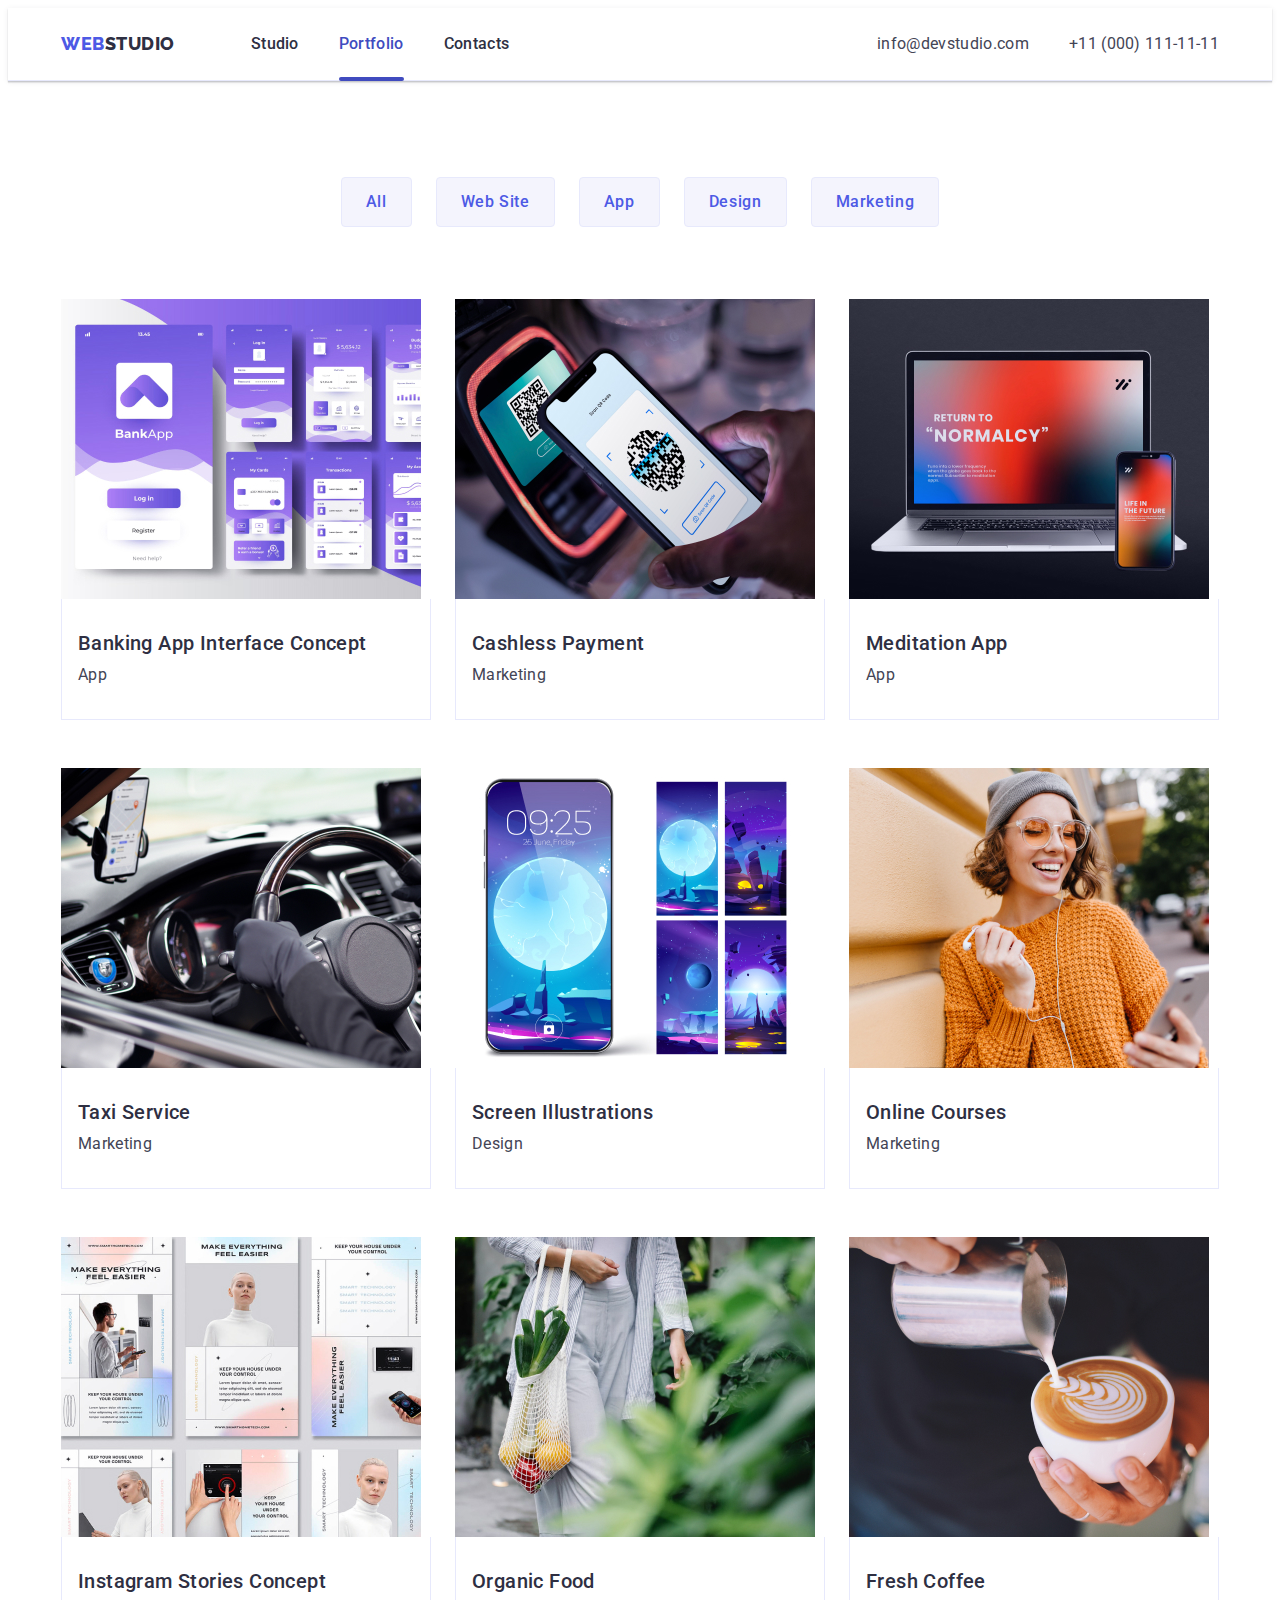
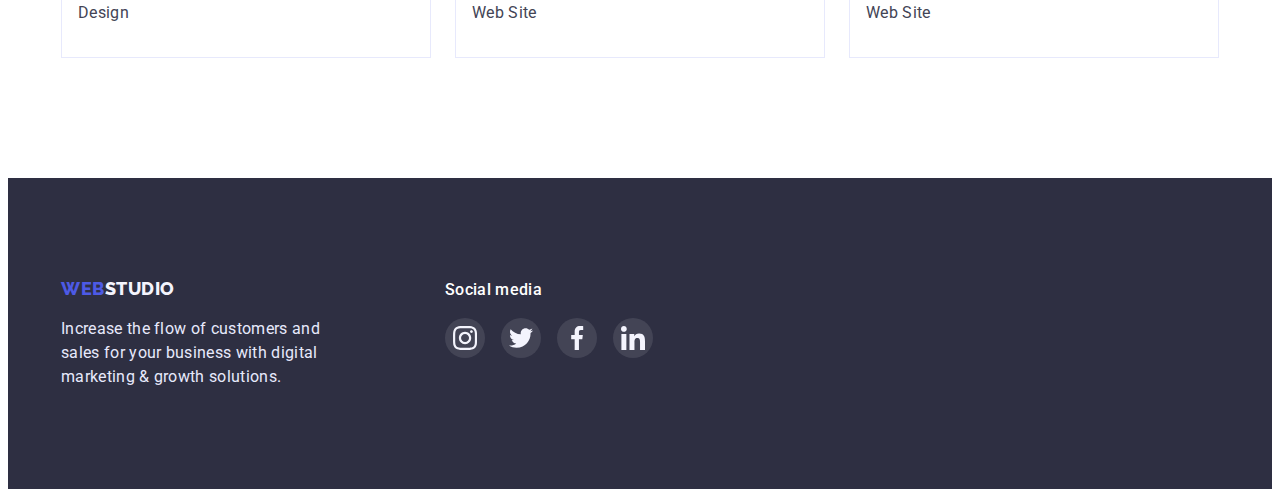
==== portfolio.html @ 99e4bd6c "Main" ====
<!DOCTYPE html>
<html lang="en">
  <head>
    <meta charset="UTF-8" />
    <meta http-equiv="X-UA-Compatible" content="IE=edge" />
    <meta name="viewport" content="width=device-width, initial-scale=1.0" />
    <link rel="preconnect" href="https://fonts.googleapis.com" />
    <link rel="preconnect" href="https://fonts.gstatic.com" />
    <link
      href="https://fonts.googleapis.com/css2?family=Climate+Crisis&family=Raleway:wght@800&family=Roboto:wght@400;500&display=swap"
      rel="stylesheet"
    />
    <link
      rel="stylesheet"
      href="https://cdnjs.cloudflare.com/ajax/libs/modern-normalize/1.1.0/modern-normalize.min.css"
      integrity="sha512-wpPYUAdjBVSE4KJnH1VR1HeZfpl1ub8YT/NKx4PuQ5NmX2tKuGu6U/JRp5y+Y8XG2tV+wKQpNHVUX03MfMFn9Q=="
      crossorigin="anonymous"
      referrerpolicy="no-referrer"
    />
    <link rel="stylesheet" href="./css/styles.css" />
    <title>Portfolio</title>
  </head>
  <body>
    <header class="header">
      <div class="container nav-container">
        <nav class="navigation">
          <a href="./index.html" class="nav-logo link"
            >Web<span>Studio</span></a
          >
          <ul class="nav-list list">
            <li><a href="./index.html" class="nav-link link">Studio</a></li>
            <li>
              <a href="./portfolio.html" class="nav-link link current"
                >Portfolio</a
              >
            </li>
            <li><a href="" class="nav-link link">Contacts</a></li>
          </ul>
        </nav>
        <address class="contacts">
          <ul class="list">
            <li>
              <a href="mailto:info@devstudio.com" class="contacts-link link"
                >info@devstudio.com</a
              >
            </li>
            <li>
              <a href="tel:+110001111111" class="contacts-link link"
                >+11 (000) 111-11-11</a
              >
            </li>
          </ul>
        </address>
      </div>
    </header>

    <main>
      <section class="portfolio">
        <div class="container">
          <h1 class="information-header">Portfolio</h1>
          <ul class="button-list list">
            <li><button type="button" class="portfolio-button">All</button></li>
            <li>
              <button type="button" class="portfolio-button">Web Site</button>
            </li>
            <li><button type="button" class="portfolio-button">App</button></li>
            <li>
              <button type="button" class="portfolio-button">Design</button>
            </li>
            <li>
              <button type="button" class="portfolio-button">Marketing</button>
            </li>
          </ul>

          <ul class="photo-list list">
            <li>
              <!-- Я ПРОСТО ШУЧУ, я заменю все альты. Потом. Честно.-->
              <a href="" class="link photo-card">
                <div class="photo">
                  <img
                    src="./images/portfolio/1.jpg"
                    alt="Bank-app"
                    width="360"
                    height="300"
                  />
                  <div class="overlay">
                    <p>
                      14 Stylish and User-Friendly App Design Concepts · Task
                      Manager App · Calorie Tracker App · Exotic Fruit Ecommerce
                      App · Cloud Storage App
                    </p>
                  </div>
                </div>
                <div class="photo-signature">
                  <h2 class="portfolio-name">Banking App Interface Concept</h2>
                  <p class="portfolio-role">App</p>
                </div>
              </a>
            </li>

            <li>
              <a href="" class="link photo-card">
                <div class="photo">
                  <img
                    src="./images/portfolio/2.jpg"
                    alt="Mobile-pay"
                    width="360"
                    height="300"
                  />
                  <div class="overlay">
                    <p>
                      14 Stylish and User-Friendly App Design Concepts · Task
                      Manager App · Calorie Tracker App · Exotic Fruit Ecommerce
                      App · Cloud Storage App
                    </p>
                  </div>
                </div>
                <div class="photo-signature">
                  <h2 class="portfolio-name">Cashless Payment</h2>
                  <p class="portfolio-role">Marketing</p>
                </div>
              </a>
            </li>

            <li>
              <a href="" class="link photo-card">
                <div class="photo">
                  <img
                    src="./images/portfolio/3.jpg"
                    alt="Mobile and notepad"
                    width="360"
                    height="300"
                  />
                  <div class="overlay">
                    <p>
                      14 Stylish and User-Friendly App Design Concepts · Task
                      Manager App · Calorie Tracker App · Exotic Fruit Ecommerce
                      App · Cloud Storage App
                    </p>
                  </div>
                </div>
                <div class="photo-signature">
                  <h2 class="portfolio-name">Meditation App</h2>
                  <p class="portfolio-role">App</p>
                </div>
              </a>
            </li>

            <li>
              <a href="" class="link photo-card">
                <div class="photo">
                  <img
                    src="./images/portfolio/4.jpg"
                    alt="Taxi-driver"
                    width="360"
                    height="300"
                  />
                  <div class="overlay">
                    <p>
                      14 Stylish and User-Friendly App Design Concepts · Task
                      Manager App · Calorie Tracker App · Exotic Fruit Ecommerce
                      App · Cloud Storage App
                    </p>
                  </div>
                </div>
                <div class="photo-signature">
                  <h2 class="portfolio-name">Taxi Service</h2>
                  <p class="portfolio-role">Marketing</p>
                </div>
              </a>
            </li>

            <li>
              <a href="" class="link photo-card">
                <div class="photo">
                  <img
                    src="./images/portfolio/5.jpg"
                    alt="Movile screen-art"
                    width="360"
                    height="300"
                  />
                  <div class="overlay">
                    <p>
                      14 Stylish and User-Friendly App Design Concepts · Task
                      Manager App · Calorie Tracker App · Exotic Fruit Ecommerce
                      App · Cloud Storage App
                    </p>
                  </div>
                </div>
                <div class="photo-signature">
                  <h2 class="portfolio-name">Screen Illustrations</h2>
                  <p class="portfolio-role">Design</p>
                </div>
              </a>
            </li>

            <li>
              <a href="" class="link photo-card">
                <div class="photo">
                  <img
                    src="./images/portfolio/6.jpg"
                    alt="Woman with phone"
                    width="360"
                    height="300"
                  />
                  <div class="overlay">
                    <p>
                      14 Stylish and User-Friendly App Design Concepts · Task
                      Manager App · Calorie Tracker App · Exotic Fruit Ecommerce
                      App · Cloud Storage App
                    </p>
                  </div>
                </div>
                <div class="photo-signature">
                  <h2 class="portfolio-name">Online Courses</h2>
                  <p class="portfolio-role">Marketing</p>
                </div>
              </a>
            </li>

            <li>
              <a href="" class="link photo-card">
                <div class="photo">
                  <img
                    src="./images/portfolio/7.jpg"
                    alt="Stories"
                    width="360"
                    height="300"
                  />
                  <div class="overlay">
                    <p>
                      14 Stylish and User-Friendly App Design Concepts · Task
                      Manager App · Calorie Tracker App · Exotic Fruit Ecommerce
                      App · Cloud Storage App
                    </p>
                  </div>
                </div>
                <div class="photo-signature">
                  <h2 class="portfolio-name">Instagram Stories Concept</h2>
                  <p class="portfolio-role">Design</p>
                </div>
              </a>
            </li>

            <li>
              <a href="" class="link photo-card">
                <div class="photo">
                  <img
                    src="./images/portfolio/8.jpg"
                    alt="Avos`ka, heh"
                    width="360"
                    height="300"
                  />
                  <div class="overlay">
                    <p>
                      14 Stylish and User-Friendly App Design Concepts · Task
                      Manager App · Calorie Tracker App · Exotic Fruit Ecommerce
                      App · Cloud Storage App
                    </p>
                  </div>
                </div>
                <div class="photo-signature">
                  <h2 class="portfolio-name">Organic Food</h2>
                  <p class="portfolio-role">Web Site</p>
                </div>
              </a>
            </li>

            <li>
              <a href="" class="link photo-card">
                <div class="photo">
                  <img
                    src="./images/portfolio/9.jpg"
                    alt="Coffee"
                    width="360"
                    height="300"
                  />
                  <div class="overlay">
                    <p>
                      14 Stylish and User-Friendly App Design Concepts · Task
                      Manager App · Calorie Tracker App · Exotic Fruit Ecommerce
                      App · Cloud Storage App
                    </p>
                  </div>
                </div>
                <div class="photo-signature">
                  <h2 class="portfolio-name">Fresh Coffee</h2>
                  <p class="portfolio-role">Web Site</p>
                </div>
              </a>
            </li>
          </ul>
        </div>
      </section>
    </main>

    <footer class="footer">
      <div class="container">
        <div class="">
          <a href="./index.html" class="footer-logo nav-logo link"
            >Web<span class="footer-span">Studio</span></a
          >
          <p class="footer-text">
            Increase the flow of customers and sales for your business with
            digital marketing & growth solutions.
          </p>
        </div>

        <div class="footer-contacts">
          <h2 class="footer-title">Social media</h2>
          <ul class="icons list">
            <li>
              <a href="./" class="footer-icon">
                <svg class="icon">
                  <use
                    href="./images/svg-sprite/symbol-defs.svg#icon-social-media-instagram"
                  ></use>
                </svg>
              </a>
            </li>

            <li>
              <a href="./" class="footer-icon">
                <svg class="icon">
                  <use
                    href="./images/svg-sprite/symbol-defs.svg#icon-social-media-twitter"
                  ></use>
                </svg>
              </a>
            </li>

            <li>
              <a href="./" class="footer-icon">
                <svg class="icon">
                  <use
                    href="./images/svg-sprite/symbol-defs.svg#icon-social-media-facebook"
                  ></use>
                </svg>
              </a>
            </li>

            <li>
              <a href="./" class="footer-icon">
                <svg class="icon">
                  <use
                    href="./images/svg-sprite/symbol-defs.svg#icon-social-media-linkedin"
                  ></use>
                </svg>
              </a>
            </li>
          </ul>
        </div>
      </div>
    </footer>
  </body>
</html>
---- css/styles.css ----
:root {
  --main-logo-color: #4d5ae5;
  --main-color: #404bbf;
  --black-color: #2e2f42;
  --light-color: #f4f4fd;
  --footer-text-color: #e7e9fc;
  --standart-color: #434455;
  --just-white-color: #ffffff;
  --light-slate: #8e8f99;
  --success-color: #31d0aa;
}

/*
Палитра цветов:
Тёмный цвет фона + текст: #2E2F42
Голубой: #4D5AE5
Цвет текста: #434455;
Светлый цвет фона + слово STUDIO в футере: #F4F4FD
Цвет текста на тёмном фоне: #E7E9FC
*/

body {
  background-color: var(--just-white-color);
  color: var(--standart-color);
  font-family: Roboto, sans-serif;
  font-size: 16px;
}

a {
  text-decoration: none;
}

img {
  display: block;
  max-width: 100%;
  height: auto;
}

/* Список изменений, которые уже реализованы другими способами, но проверка того требует */
.list {
  list-style: none;
  /* В необходимых случаях заменить на square*/
  margin: 0;
  padding: 0;
}

.link {
  text-decoration: none;
}

/*.........HEADER.........*/
.header {
  border-bottom: 1px solid #e7e9fc;
  box-shadow: 0px 2px 1px rgba(46, 47, 66, 0.08),
    0px 1px 1px rgba(46, 47, 66, 0.16), 0px 1px 6px rgba(46, 47, 66, 0.08);
}

.navigation {
  display: flex;
  justify-content: space-between;
}

.nav-logo {
  align-self: center;

  color: var(--main-logo-color);
  text-transform: uppercase;
  font-family: Raleway, sans-serif;
  letter-spacing: 0.03em;
  font-weight: 800;
  font-size: 18px;
  line-height: 1.17;
}
.nav-logo > span {
  color: var(--black-color);
}

.nav-link {
  padding: 24px 0;
  display: block;

  color: var(--black-color);
  font-weight: 500;
  font-size: 16px;
  line-height: 1.5;
  letter-spacing: 0.02em;
  transition-property: color;
  transition-duration: 250ms;
  transition-timing-function: cubic-bezier(0.4, 0, 0.2, 1);
}

.nav-link:hover,
.nav-link:focus {
  color: var(--main-color);
}

.nav-list .current {
  color: var(--main-color);
  position: relative;
}

.nav-list .current::after {
  content: '';
  position: absolute;
  /* bottom: 0%; */
  bottom: -1.5%;
  /* Бордер вытесняет. Это костыль: ИСПРАВИТЬ! */
  display: block;
  width: 100%;
  height: 4px;
  background-color: var(--main-color);
  border-radius: 2px;
}

.contacts {
  font-style: normal;
}

.contacts .list {
  display: flex;
}

.contacts .list li:not(:last-child) {
  margin-right: 40px;
}

.contacts-link {
  font-style: normal;
  font-size: 16px;
  line-height: 1.5;
  letter-spacing: 0.02em;
  color: var(--standart-color);
  transition-property: color;
  transition-duration: 250ms;
  transition-timing-function: cubic-bezier(0.4, 0, 0.2, 1);
}

.contacts-link:hover,
.contacts-link:focus {
  color: var(--main-color);
}

.nav-list {
  display: flex;
}

.nav-list li:not(:last-child) {
  margin-right: 40px;
}

.nav-list {
  margin-left: 76px;
}

.nav-container {
  display: flex;
  justify-content: space-between;
  align-items: center;
}
/*......END HEADER......*/

/* РУБРИКА: ЭКСПЕРИМЕНТЫ 
avada kedavra
ul {
  display: flex;
  justify-content: space-evenly;
  align-items: center;
}

img {
  width: 100%;
  max-width: 360px;
}
*/

/*.........MAIN.........*/

.section-title {
  color: var(--black-color);
  text-transform: capitalize;
  font-weight: 700;
  font-size: 36px;
  line-height: 1.11;
  text-align: center;
  letter-spacing: 0.02em;
}

/* HERO */
.hero {
  text-align: center;
  max-width: 1440px;
  margin: 0 auto;
  padding: 188px 0;

  background-color: var(--black-color);
  color: var(--just-white-color);
  background-image: linear-gradient(
      rgba(46, 47, 66, 0.7),
      rgba(46, 47, 66, 0.7)
    ),
    url(../images/HeroIm.jpg);
  background-repeat: no-repeat;
  background-size: cover;
  background-position: 50%;
}

.hero-title {
  font-weight: 700;
  font-size: 56px;
  line-height: 1.07;
  letter-spacing: 0.02em;
  margin: 0 auto;
  margin-top: 0;
  margin-bottom: 48px;
  width: 496px;
}

.hero-button {
  /* Text button */
  font-family: 'Roboto', sans-serif;
  font-weight: 500;
  font-size: 16px;
  line-height: 1.5;
  letter-spacing: 0.04em;
  /* Body button */
  background-color: var(--main-logo-color);
  color: var(--just-white-color);
  cursor: pointer;
  box-shadow: 0px 4px 4px rgba(0, 0, 0, 0.15);
  border: 0;
  border-radius: 4px;
  padding: 16px 32px;
  min-width: 169px;
  min-height: 56px;
  margin: 0 auto;
  transition-property: background-color;
  transition-duration: 250ms;
  transition-timing-function: cubic-bezier(0.4, 0, 0.2, 1);
}

.hero-button:focus,
.hero-button:hover {
  background-color: var(--main-color);
}

.container {
  margin: 0 auto;
  width: 1158px;
  /* outline: 2px solid red; */
  padding-left: 15px;
  padding-right: 15px;
}

/*INFORMATION*/
.information {
  padding-top: 120px;
}
.information-header {
  position: absolute;
  width: 1px;
  height: 1px;
  margin: -1px;
  border: 0;
  padding: 0;
  white-space: nowrap;
  clip-path: inset(100%);
  clip: rect(0 0 0 0);
  overflow: hidden;
}

.information-icon {
  height: 112px;
  background-color: var(--light-color);
  border-radius: 4px;
  display: flex;
  justify-content: center;
  align-items: center;
}

.information-icon .icon {
  width: 64px;
  height: 64px;
}

.information-list {
  display: flex;
  justify-content: space-between;
  gap: 24px;
  box-sizing: content-box;
}

.information-list > li {
  flex-basis: calc((100% - 3 * 24px) / 4);
}

.information-title {
  color: var(--black-color);
  font-weight: 500;
  font-size: 20px;
  line-height: 1.2;
  letter-spacing: 0.02em;
  margin-top: 8px;
  margin-bottom: 0;
}

.information-text {
  font-size: 16px;
  line-height: 1.5;
  letter-spacing: 0.02em;
  margin-top: 8px;
  margin-bottom: 0;
  width: 264px;
}

/*examples*/

.examples {
  padding-top: 120px;
  padding-bottom: 120px;
}

.examples-title {
  margin: 0;
}

.examples-list {
  margin-top: 72px;
  display: flex;
  flex-wrap: wrap;
  justify-content: space-between;
  gap: 24px;
}

.examples-list > li {
  flex-basis: calc((100% - 2 * 24px) / 3);
}

/*TEAM*/

.team {
  background-color: var(--light-color);
  padding-top: 120px;
  padding-bottom: 120px;
}

.team-list {
  margin-top: 72px;
  display: flex;
  flex-wrap: wrap;
  justify-content: center;
  gap: 24px;
}

.team-card {
  border-radius: 0 0 4px 4px;
  flex-basis: calc((100% - 3 * 24px) / 4);
  padding-bottom: 32px;

  background-color: var(--just-white-color);
  box-shadow: 0px 1px 6px rgba(46, 47, 66, 0.08),
    0px 1px 1px rgba(46, 47, 66, 0.16), 0px 2px 1px rgba(46, 47, 66, 0.08);
}

.team-name {
  margin: 0;
  margin-top: 32px;

  color: var(--black-color);
  font-weight: 500;
  font-size: 20px;
  line-height: 1.2;
  text-align: center;
  letter-spacing: 0.02em;
}

.team-role {
  margin: 0;
  margin-top: 8px;

  text-align: center;
  font-size: 16px;
  line-height: 1.5;
  letter-spacing: 0.02em;
}

.team-contacts {
  display: inline-flex;
}

.team-contacts {
  display: flex;
  justify-content: center;
  margin-top: 8px;
  gap: 24px;
}
.team-icon {
  width: 40px;
  height: 40px;
  display: flex;
  justify-content: center;
  align-items: center;

  background-color: var(--main-logo-color);
  border-radius: 50%;
  transition-property: background-color;
  transition-duration: 250ms;
  transition-timing-function: cubic-bezier(0.4, 0, 0.2, 1);
}

.team-icon:hover,
.team-icon:focus {
  background-color: var(--main-color);
}

.team-icon .icon {
  fill: var(--light-color);
  width: 16px;
  height: 16px;
}

.team-logo {
  letter-spacing: 0.02em;
  margin: 0 auto;
}

/* ====== Customers ====== */
.customers {
  padding: 120px 0;
}

.customers-title {
  text-align: center;
  margin: 0;
  font-family: 'Roboto';
  font-style: normal;
  font-weight: 700;
  font-size: 36px;
  line-height: 40px;

  text-align: center;
  letter-spacing: 0.02em;
  text-transform: capitalize;

  color: var(--black-color);
}

.customers .list {
  display: flex;
  justify-content: center;
  margin-top: 72px;
  gap: 24px;
}

.customers-logo {
  display: flex;
  flex: none;
  justify-content: center;
  align-items: center;
  border: 1px solid var(--light-slate);
  border-radius: 4px;
  fill: var(--light-slate);
  width: 168px;
  height: 88px;
  transition-property: fill, border-color;
  transition-duration: 250ms;
  transition-timing-function: cubic-bezier(0.4, 0, 0.2, 1);
}

.customers-logo:hover,
.customers-logo:focus {
  fill: var(--main-color);
  border-color: var(--main-color);
}

/*......END MAIN......*/

/*...MAIN PORFOLIO...*/

/*PORTFOLIO (class)*/

.portfolio {
  padding-top: 96px;
  padding-bottom: 120px;
}

.button-list {
  display: flex;
  justify-content: center;
  gap: 24px;
}

.portfolio-button {
  padding: 12px 24px;
  border: 1px solid var(--footer-text-color);
  border-radius: 4px;

  color: var(--main-logo-color);
  background-color: var(--light-color);
  font-family: 'Roboto', sans-serif;
  font-weight: 500;
  font-size: 16px;
  line-height: 1.5;
  letter-spacing: 0.04em;
  cursor: pointer;
  transition-property: color, background-color, border-color, box-shadow;
  transition-duration: 250ms;
  transition-timing-function: cubic-bezier(0.4, 0, 0.2, 1);
}

.portfolio-button:hover,
.portfolio-button:focus {
  color: var(--just-white-color);
  background-color: var(--main-color);
  border-color: transparent;
  box-shadow: 0px 3px 1px rgba(0, 0, 0, 0.1), 0px 2px 1px rgba(0, 0, 0, 0.08),
    0px 2px 2px rgba(0, 0, 0, 0.12);
}

.portfolio-name {
  margin: 0;

  font-weight: 500;
  font-size: 20px;
  line-height: 1.2;
  color: var(--black-color);
  letter-spacing: 0.02em;
}

.portfolio-role {
  margin: 0;
  margin-top: 8px;

  font-size: 16px;
  line-height: 1.5;
  letter-spacing: 0.02em;
  color: var(--standart-color);
}

.photo-list {
  margin-top: 72px;
  display: flex;
  flex-wrap: wrap;
  justify-content: center;
  row-gap: 48px;
  column-gap: 24px;
}

.photo-list > li {
  flex-basis: calc((100% - 2 * 24px) / 3);
}

.photo-card {
  display: block;
  transition-property: box-shadow;
  transition-duration: 250ms;
  transition-timing-function: cubic-bezier(0.4, 0, 0.2, 1);
}

.photo-card:hover,
.photo-card:focus {
  box-shadow: 0px 1px 6px rgba(46, 47, 66, 0.08),
    0px 1px 1px rgba(46, 47, 66, 0.16), 0px 2px 1px rgba(46, 47, 66, 0.08);
}

.photo-signature {
  padding: 32px 16px;
  border: 1px solid;
  border-color: var(--footer-text-color);
  border-top: none;
  background-color: var(--just-white-color);
}

.photo {
  position: relative;
  overflow: hidden;
}

.overlay {
  position: absolute;
  bottom: 0;
  width: 100%;
  height: 100%;
  background-color: #4d5ae5;
  padding: 40px 32px;
  transform: translateY(100%);
  transition-property: transform;
  transition-duration: 250ms;
  transition-timing-function: cubic-bezier(0.4, 0, 0.2, 1);
}

.photo-card:hover .overlay {
  transform: translate(0);
}

.overlay > p {
  line-height: 150%;
  letter-spacing: 0.02em;
  color: var(--light-color);
}

/*...END PORFOLIO...*/

/*......FOOTER......*/

.footer {
  padding-top: 100px;
  padding-bottom: 100px;

  background-color: var(--black-color);
}

.footer .container {
  display: flex;
  gap: 120px;
}

.footer-logo {
  color: var(--main-logo-color);
}

.footer-logo > span {
  color: var(--light-color);
}

.footer-text {
  margin: 0;
  margin-top: 17.5px;
  width: 264px;
  height: 27.3%;

  color: var(--footer-text-color);
  font-size: 16px;
  line-height: 1.5;
  letter-spacing: 0.02em;
}

.footer-span {
  color: var(--light-color);
}

.footer-title {
  font-family: 'Roboto';
  font-style: normal;
  font-weight: 500;
  font-size: 16px;
  line-height: 24px;
  letter-spacing: 0.02em;
  margin: 0;

  color: var(--just-white-color);
}

.footer-contacts .icons {
  display: flex;
  gap: 16px;
  margin: 0;
  margin-top: 16px;
  padding: 0;
}

.footer-icon {
  display: flex;
  justify-content: center;
  align-items: center;
  width: 40px;
  height: 40px;
  background-color: var(--standart-color);
  border-radius: 50%;
  transition-property: background-color;
  transition-duration: 250ms;
  transition-timing-function: cubic-bezier(0.4, 0, 0.2, 1);
}

.footer-icon:hover,
.footer-icon:focus {
  background-color: var(--success-color);
}

.footer-icon .icon {
  width: 24px;
  height: 24px;
  fill: var(--light-color);
}

.backdrop {
  background-color: rgba(46, 47, 66, 0.4);
  position: fixed;
  top: 0;
  left: 0;
  width: 100%;
  height: 100%;

  opacity: 1;
  transition: opacity 250ms cubic-bezier(0.4, 0, 0.2, 1);
}

.backdrop.is-hidden {
  opacity: 0;
  pointer-events: none;
}

.modal {
  position: absolute;
  left: 50%;
  top: 50%;
  transform: translate(-50%, -50%);

  width: 408px;
  height: 576px;

  box-shadow: 0px 1px 1px rgba(0, 0, 0, 0.14), 0px 1px 3px rgba(0, 0, 0, 0.12),
    0px 2px 1px rgba(0, 0, 0, 0.2);
  border-radius: 4px;
  background-color: #fcfcfc;
}

.modal-button {
  width: 24px;
  height: 24px;
  background: #e7e9fc;
  border: 1px solid rgba(0, 0, 0, 0.1);
  border-radius: 50%;
  position: absolute;
  right: 32px;
  top: 32px;
  display: flex;
  justify-content: center;
  align-items: center;
  cursor: pointer;
}

.modal-button > svg {
  width: 8px;
  height: 8px;
}
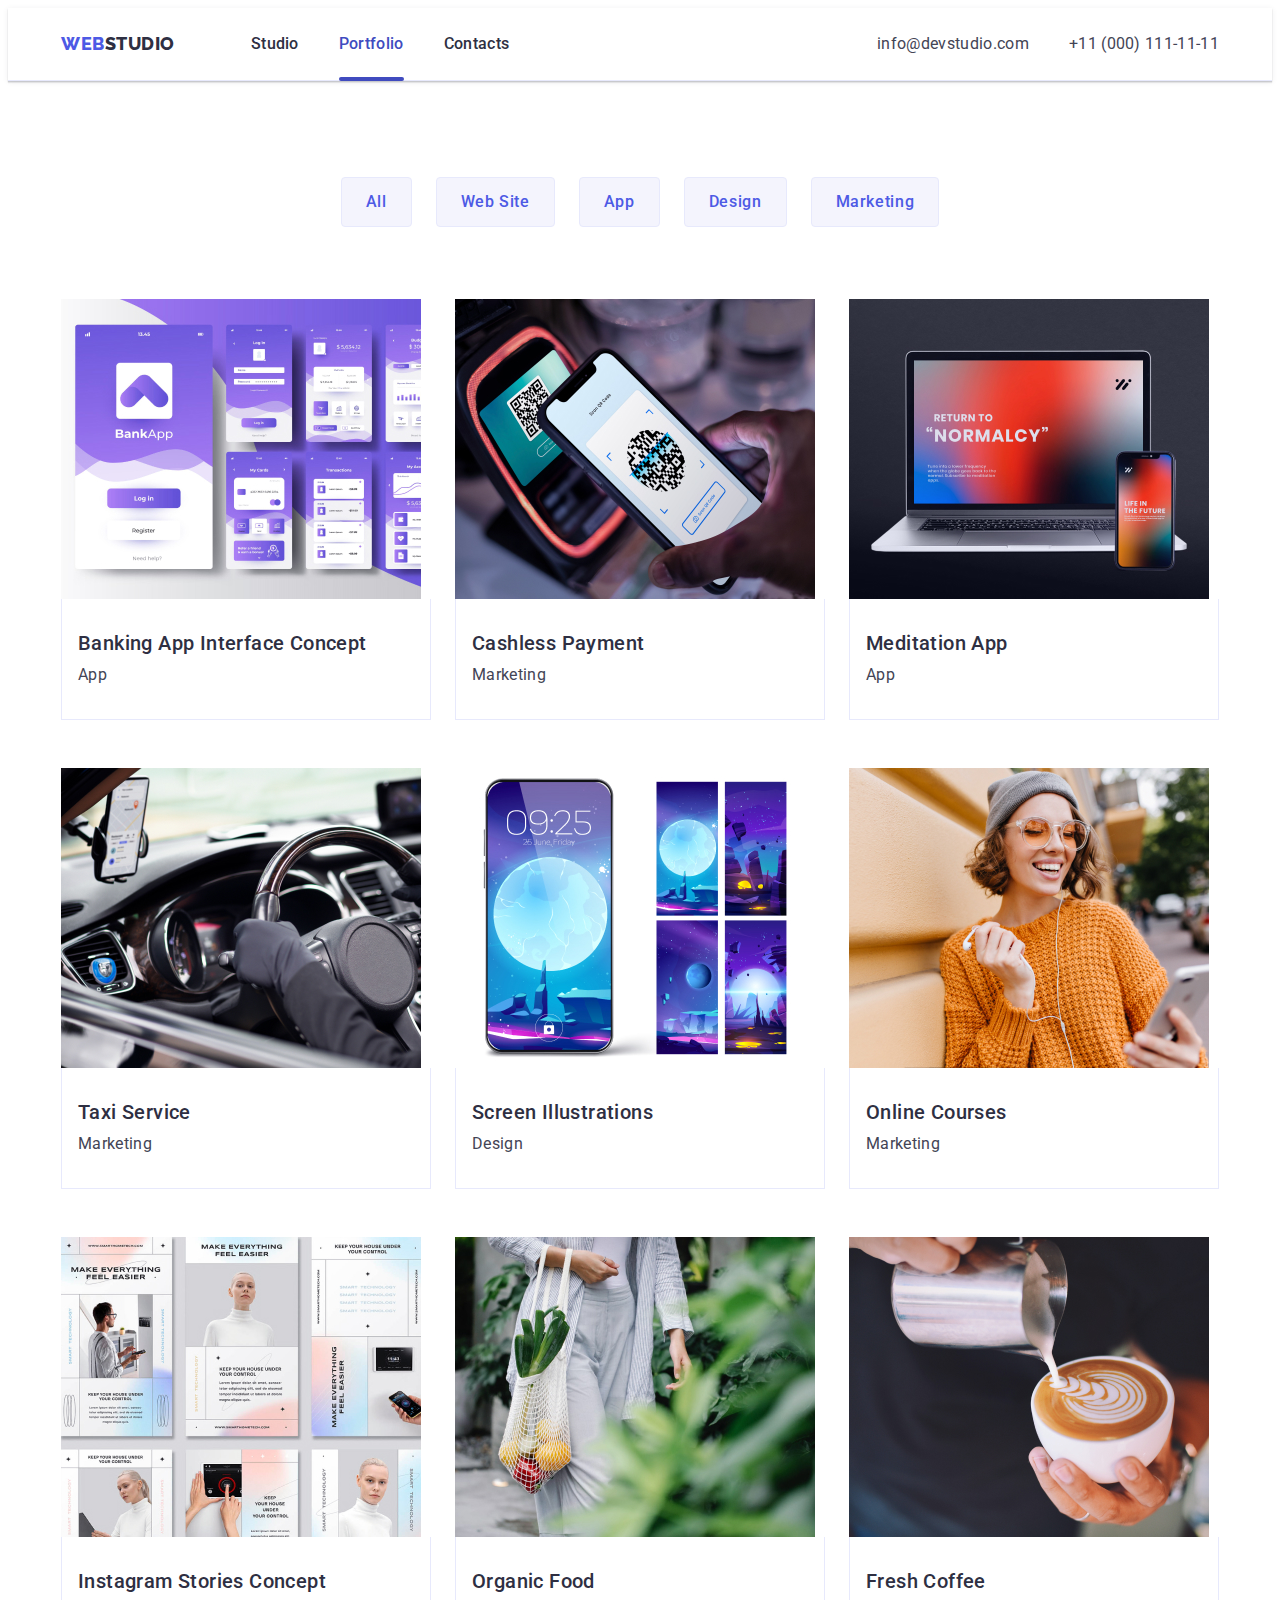
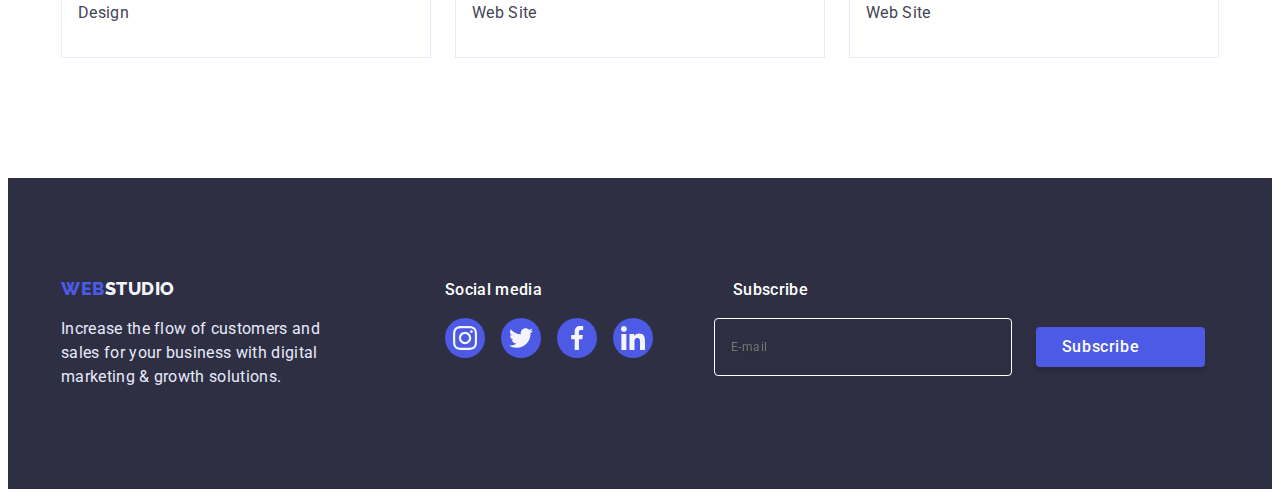
==== commit a344ed73: "Main" ====
--- a/portfolio.html
+++ b/portfolio.html
@@ -308,6 +308,7 @@
 
         <div class="footer-contacts">
           <h2 class="footer-title">Social media</h2>
+
           <ul class="icons list">
             <li>
               <a href="./" class="footer-icon">
@@ -350,6 +351,29 @@
             </li>
           </ul>
         </div>
+
+        <div class="footer-subscribe">
+          <h2 class="footer-title">Subscribe</h2>
+          <form class="footer-form">
+            <label class="footer-label">
+              <input
+                type="email"
+                name="email"
+                placeholder="E-mail"
+                autocomplete="on"
+              />
+            </label>
+
+            <button type="submit" class="button footer-form-button">
+              Subscribe
+              <svg class="icon">
+                <use
+                  href="./images/svg-sprite/symbol-defs.svg#icon-subscribe"
+                ></use>
+              </svg>
+            </button>
+          </form>
+        </div>
       </div>
     </footer>
   </body>
--- a/css/styles.css
+++ b/css/styles.css
@@ -215,7 +215,8 @@
   width: 496px;
 }
 
-.hero-button {
+.hero-button,
+.button {
   /* Text button */
   font-family: 'Roboto', sans-serif;
   font-weight: 500;
@@ -611,7 +612,7 @@
 
 .footer .container {
   display: flex;
-  gap: 120px;
+  gap: 80px;
 }
 
 .footer-logo {
@@ -650,6 +651,10 @@
   color: var(--just-white-color);
 }
 
+.footer-contacts {
+  padding-left: 40px;
+}
+
 .footer-contacts .icons {
   display: flex;
   gap: 16px;
@@ -664,7 +669,7 @@
   align-items: center;
   width: 40px;
   height: 40px;
-  background-color: var(--standart-color);
+  background-color: var(--main-logo-color);
   border-radius: 50%;
   transition-property: background-color;
   transition-duration: 250ms;
@@ -681,6 +686,67 @@
   height: 24px;
   fill: var(--light-color);
 }
+
+.footer-form {
+  margin-top: 16px;
+
+  display: flex;
+
+  align-items: center;
+  justify-content: center;
+  gap: 24px;
+
+  width: 453px;
+}
+
+.footer-label > input {
+  width: 264px;
+  height: 40px;
+  padding: 8px 16px;
+
+  font-family: 'Roboto';
+  font-style: normal;
+  font-weight: 400;
+  font-size: 12px;
+  line-height: 200%;
+
+  letter-spacing: 0.04em;
+
+  border: 1px solid var(--just-white-color);
+  background-color: transparent;
+  color: var(--just-white-color);
+  filter: drop-shadow(0px 4px 4px rgba(0, 0, 0, 0.15));
+  border-radius: 4px;
+}
+
+.footer-form > input::placeholder {
+  color: var(--just-white-color);
+}
+
+.footer-form-button {
+  display: block;
+  padding: 0;
+  width: 165px;
+  min-height: 40px;
+
+  display: flex;
+  align-items: center;
+  justify-content: center;
+  gap: 16px;
+}
+
+.footer-form-button:hover,
+.footer-form-button:focus {
+  background-color: var(--main-color);
+}
+
+.footer-form-button > .icon {
+  width: 24px;
+  height: 20px;
+  fill: var(--just-white-color);
+}
+
+/* ================== MODAL ================ */
 
 .backdrop {
   background-color: rgba(46, 47, 66, 0.4);
@@ -706,12 +772,191 @@
   transform: translate(-50%, -50%);
 
   width: 408px;
-  height: 576px;
+  height: 584px;
+  padding: 72px 24px 24px 24px;
 
   box-shadow: 0px 1px 1px rgba(0, 0, 0, 0.14), 0px 1px 3px rgba(0, 0, 0, 0.12),
     0px 2px 1px rgba(0, 0, 0, 0.2);
   border-radius: 4px;
   background-color: #fcfcfc;
+}
+
+.modal-text {
+  font-family: 'Roboto';
+  font-style: normal;
+  font-weight: 500;
+  font-size: 16px;
+  line-height: 150%;
+  margin: 0;
+  margin-bottom: 16px;
+
+  text-align: center;
+  letter-spacing: 0.02em;
+
+  color: var(--black-color);
+}
+
+.modal-form {
+  display: flex;
+  flex-direction: column;
+  justify-content: center;
+  position: relative;
+  margin-bottom: 8px;
+}
+
+.modal-form > input {
+  width: 360px;
+  height: 40px;
+  margin-top: 4px;
+  padding-left: 38px;
+  outline: none;
+  border: 1px solid;
+  border-color: rgba(46, 47, 66, 0.4);
+  border-radius: 4px;
+  transition-property: border-color;
+  transition-duration: 250ms;
+  transition-timing-function: cubic-bezier(0.4, 0, 0.2, 1);
+}
+
+.modal-form > svg {
+  width: 12px;
+  height: 12px;
+  position: absolute;
+  top: 50%;
+  margin-left: 19px;
+  fill: var(--black-color);
+  transition-property: fill;
+  transition-duration: 250ms;
+  transition-timing-function: cubic-bezier(0.4, 0, 0.2, 1);
+}
+
+.modal-form > input:focus {
+  border-color: var(--main-logo-color);
+}
+
+.modal-form > input:focus + svg {
+  fill: var(--main-logo-color);
+}
+
+.modal-form-tel > svg {
+  width: 13px;
+  height: 13px;
+}
+
+.modal-form-email > svg {
+  width: 16px;
+  height: 12px;
+  margin-left: 17px;
+}
+
+.modal-form > textarea {
+  margin-top: 4px;
+  resize: none;
+  width: 360px;
+  height: 120px;
+  padding: 8px 16px;
+  outline: none;
+
+  border: 1px solid;
+  border-color: rgba(46, 47, 66, 0.4);
+  border-radius: 4px;
+
+  transition-property: border-color;
+  transition-duration: 250ms;
+  transition-timing-function: cubic-bezier(0.4, 0, 0.2, 1);
+}
+
+.modal-form-comment {
+  margin-bottom: 16px;
+}
+
+.modal-form-comment > textarea:focus {
+  border-color: var(--main-logo-color);
+}
+
+.modal-form-comment > textarea::placeholder {
+  font-family: 'Roboto';
+  font-style: normal;
+  font-weight: 400;
+  font-size: 12px;
+  line-height: 117%;
+
+  letter-spacing: 0.04em;
+
+  /* NAVY BLUE modal */
+
+  color: rgba(46, 47, 66, 0.4);
+}
+
+.modal-form-licension,
+.modal-form {
+  font-size: 12px;
+  line-height: 1.166;
+
+  letter-spacing: 0.01em;
+
+  color: var(--light-slate);
+}
+
+.modal-form-licension {
+  display: flex;
+  align-items: center;
+
+  margin: 0;
+  margin-bottom: 24px;
+  letter-spacing: 0.04em;
+
+  gap: 8px;
+
+  user-select: none;
+}
+
+.modal-form-licension > input {
+  /* -webkit-appearance: none;
+  -moz-appearance: none;
+  appearance: none; */
+
+  position: absolute;
+  width: 1px;
+  height: 1px;
+  margin: -1px;
+  border: 0;
+  padding: 0;
+  clip: rect(0 0 0 0);
+  overflow: hidden;
+}
+
+.modal-form-licension > .licension-icon {
+  width: 16px;
+  height: 16px;
+  fill: white;
+  background-color: white;
+  border: 1px solid rgba(46, 47, 66, 0.4);
+  border-radius: 2px;
+  transition-property: fill background-color border-color;
+  transition-duration: 150ms;
+  transition-timing-function: cubic-bezier(0.4, 0, 0.2, 1);
+}
+
+.modal-form-licension > input:checked + .licension-icon {
+  fill: var(--light-color);
+  background-color: var(--main-color);
+  border-color: var(--main-color);
+}
+
+.modal-policy-link {
+  text-decoration: underline;
+  color: var(--main-logo-color);
+}
+
+.modal-button-send {
+  margin: 0 auto;
+  display: block;
+}
+
+.modal-button-send:focus,
+.modal-button-send:hover {
+  background-color: #404bbf;
 }
 
 .modal-button {
@@ -727,9 +972,25 @@
   justify-content: center;
   align-items: center;
   cursor: pointer;
+  transition-property: fill background-color border-color;
+  transition-duration: 250ms;
+  transition-timing-function: cubic-bezier(0.4, 0, 0.2, 1);
 }
 
 .modal-button > svg {
   width: 8px;
   height: 8px;
-}
+  fill: var(--black-color);
+  transition-property: fill;
+  transition-duration: 250ms;
+  transition-timing-function: cubic-bezier(0.4, 0, 0.2, 1);
+}
+
+.modal-button:hover {
+  background-color: var(--main-color);
+  border-color: var(--main-color);
+}
+
+.modal-button:hover > svg {
+  fill: var(--just-white-color);
+}
